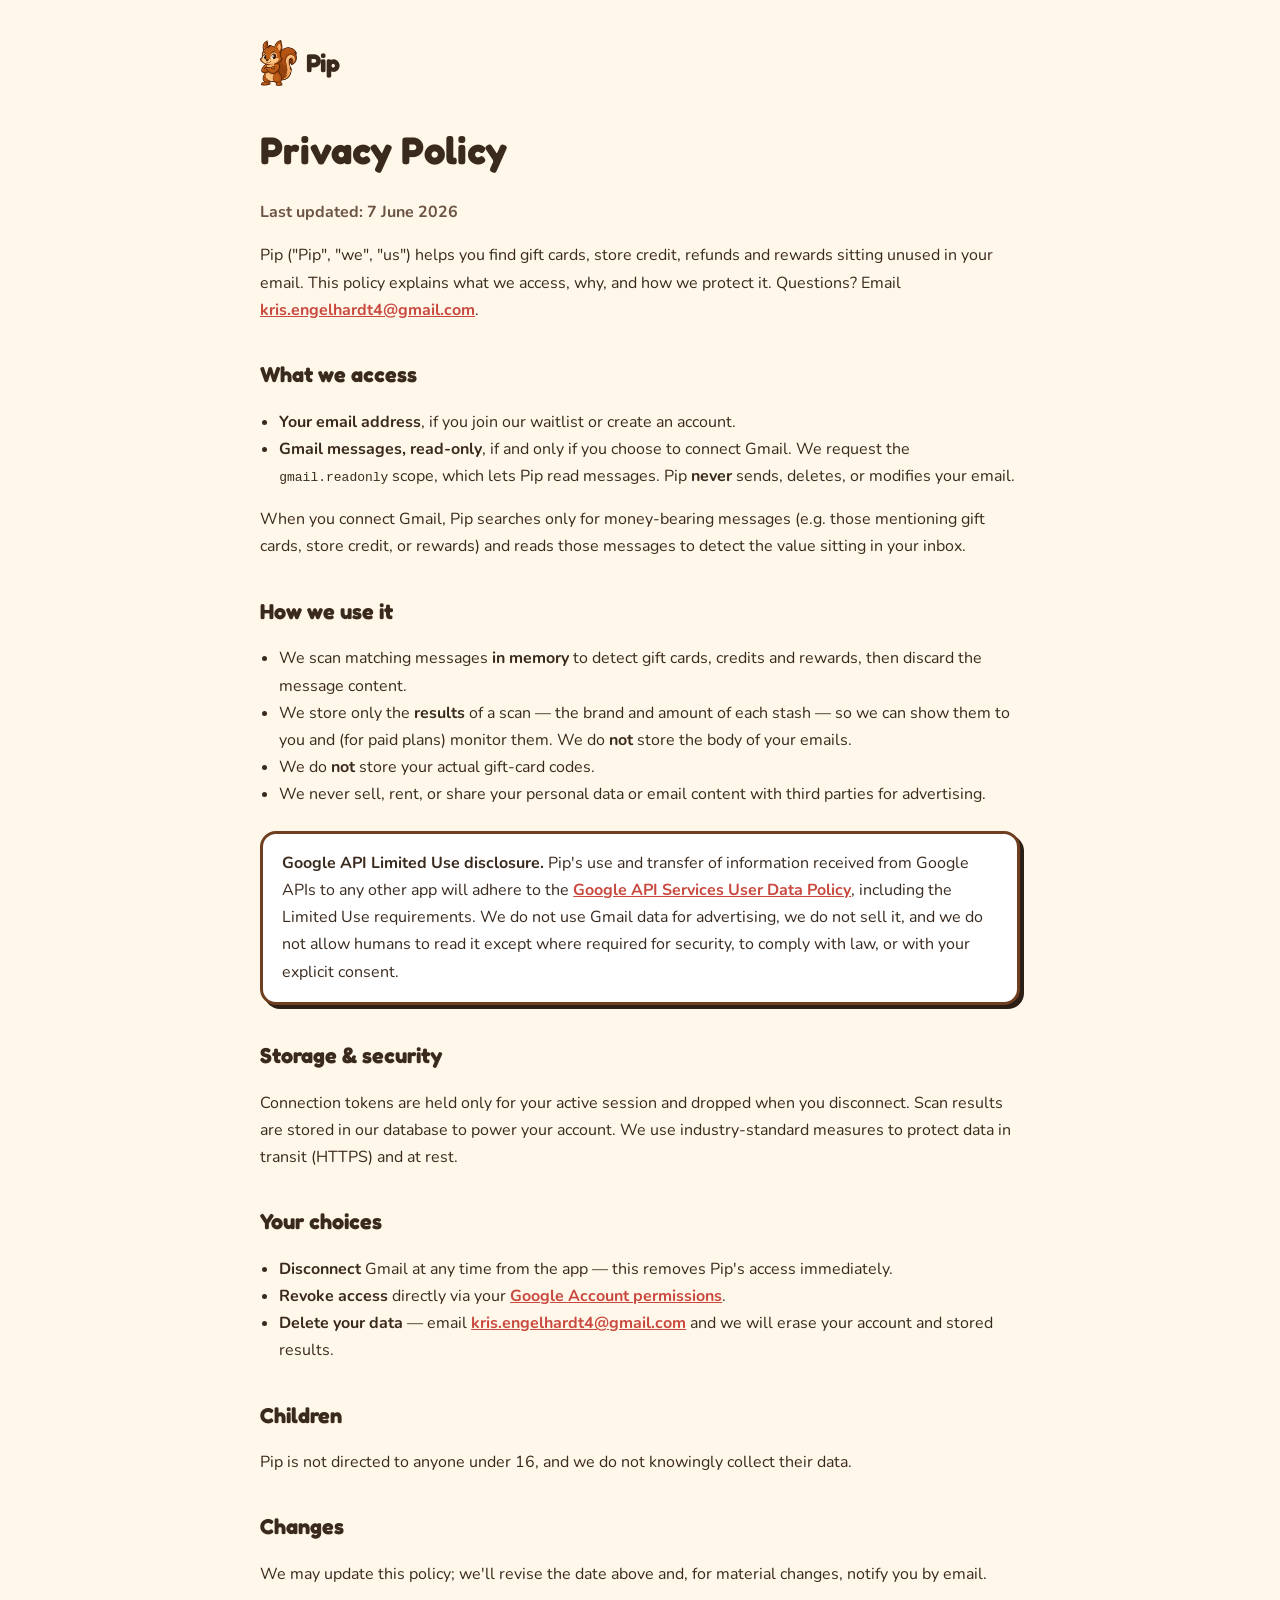
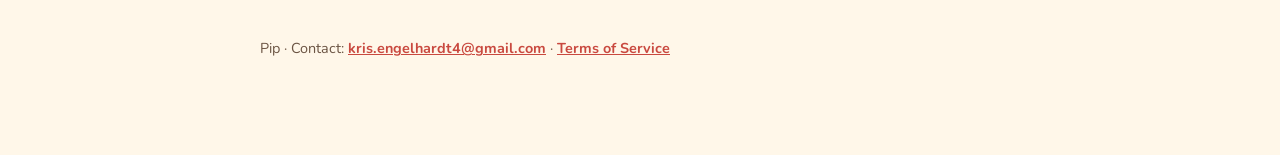
==== web/privacy.html @ 4f47515d "Pip — inbox gift-card finder: landing, Gmail OAuth scan, freemium paywall Co-Authored-By: Claude Opu" ====
<!DOCTYPE html>
<html lang="en">
<head>
<meta charset="UTF-8" />
<meta name="viewport" content="width=device-width, initial-scale=1.0" />
<title>Privacy Policy — Pip</title>
<link rel="preconnect" href="https://fonts.googleapis.com" />
<link href="https://fonts.googleapis.com/css2?family=Fredoka:wght@500;600;700&family=Nunito:wght@400;600;700&display=swap" rel="stylesheet" />
<link rel="icon" type="image/png" href="pip.png" />
<style>
  body{margin:0;font-family:'Nunito',sans-serif;color:#3a2a1e;background:#fff7e9;line-height:1.7;}
  .wrap{max-width:760px;margin:0 auto;padding:2.5rem 1.4rem 5rem;}
  .top{display:flex;align-items:center;gap:.6rem;margin-bottom:2rem;text-decoration:none;color:#3a2a1e;}
  .top img{height:46px;}
  .top span{font-family:'Fredoka',sans-serif;font-weight:700;font-size:1.6rem;}
  h1{font-family:'Fredoka',sans-serif;font-size:2.4rem;margin:.2rem 0;}
  h2{font-family:'Fredoka',sans-serif;font-size:1.35rem;margin:2rem 0 .4rem;}
  .updated{color:#6b5443;font-weight:700;}
  a{color:#c9493f;font-weight:700;}
  .callout{background:#fff;border:3px solid #6f3f20;border-radius:16px;padding:1rem 1.2rem;margin:1.4rem 0;box-shadow:4px 4px 0 #2c1f15;}
  ul{padding-left:1.2rem;}
  footer{margin-top:3rem;font-size:.9rem;color:#6b5443;}
</style>
</head>
<body>
<div class="wrap">
  <a class="top" href="/"><img src="pip.png" alt="" /><span>Pip</span></a>
  <h1>Privacy Policy</h1>
  <p class="updated">Last updated: 7 June 2026</p>

  <p>Pip ("Pip", "we", "us") helps you find gift cards, store credit, refunds and rewards sitting unused in your email. This policy explains what we access, why, and how we protect it. Questions? Email <a href="mailto:kris.engelhardt4@gmail.com">kris.engelhardt4@gmail.com</a>.</p>

  <h2>What we access</h2>
  <ul>
    <li><b>Your email address</b>, if you join our waitlist or create an account.</li>
    <li><b>Gmail messages, read-only</b>, if and only if you choose to connect Gmail. We request the <code>gmail.readonly</code> scope, which lets Pip read messages. Pip <b>never</b> sends, deletes, or modifies your email.</li>
  </ul>
  <p>When you connect Gmail, Pip searches only for money-bearing messages (e.g. those mentioning gift cards, store credit, or rewards) and reads those messages to detect the value sitting in your inbox.</p>

  <h2>How we use it</h2>
  <ul>
    <li>We scan matching messages <b>in memory</b> to detect gift cards, credits and rewards, then discard the message content.</li>
    <li>We store only the <b>results</b> of a scan — the brand and amount of each stash — so we can show them to you and (for paid plans) monitor them. We do <b>not</b> store the body of your emails.</li>
    <li>We do <b>not</b> store your actual gift-card codes.</li>
    <li>We never sell, rent, or share your personal data or email content with third parties for advertising.</li>
  </ul>

  <div class="callout">
    <b>Google API Limited Use disclosure.</b> Pip's use and transfer of information received from Google APIs to any other app will adhere to the
    <a href="https://developers.google.com/terms/api-services-user-data-policy" target="_blank" rel="noopener">Google API Services User Data Policy</a>, including the Limited Use requirements. We do not use Gmail data for advertising, we do not sell it, and we do not allow humans to read it except where required for security, to comply with law, or with your explicit consent.
  </div>

  <h2>Storage &amp; security</h2>
  <p>Connection tokens are held only for your active session and dropped when you disconnect. Scan results are stored in our database to power your account. We use industry-standard measures to protect data in transit (HTTPS) and at rest.</p>

  <h2>Your choices</h2>
  <ul>
    <li><b>Disconnect</b> Gmail at any time from the app — this removes Pip's access immediately.</li>
    <li><b>Revoke access</b> directly via your <a href="https://myaccount.google.com/permissions" target="_blank" rel="noopener">Google Account permissions</a>.</li>
    <li><b>Delete your data</b> — email <a href="mailto:kris.engelhardt4@gmail.com">kris.engelhardt4@gmail.com</a> and we will erase your account and stored results.</li>
  </ul>

  <h2>Children</h2>
  <p>Pip is not directed to anyone under 16, and we do not knowingly collect their data.</p>

  <h2>Changes</h2>
  <p>We may update this policy; we'll revise the date above and, for material changes, notify you by email.</p>

  <footer>
    <p>Pip · Contact: <a href="mailto:kris.engelhardt4@gmail.com">kris.engelhardt4@gmail.com</a> · <a href="/terms">Terms of Service</a></p>
  </footer>
</div>
</body>
</html>
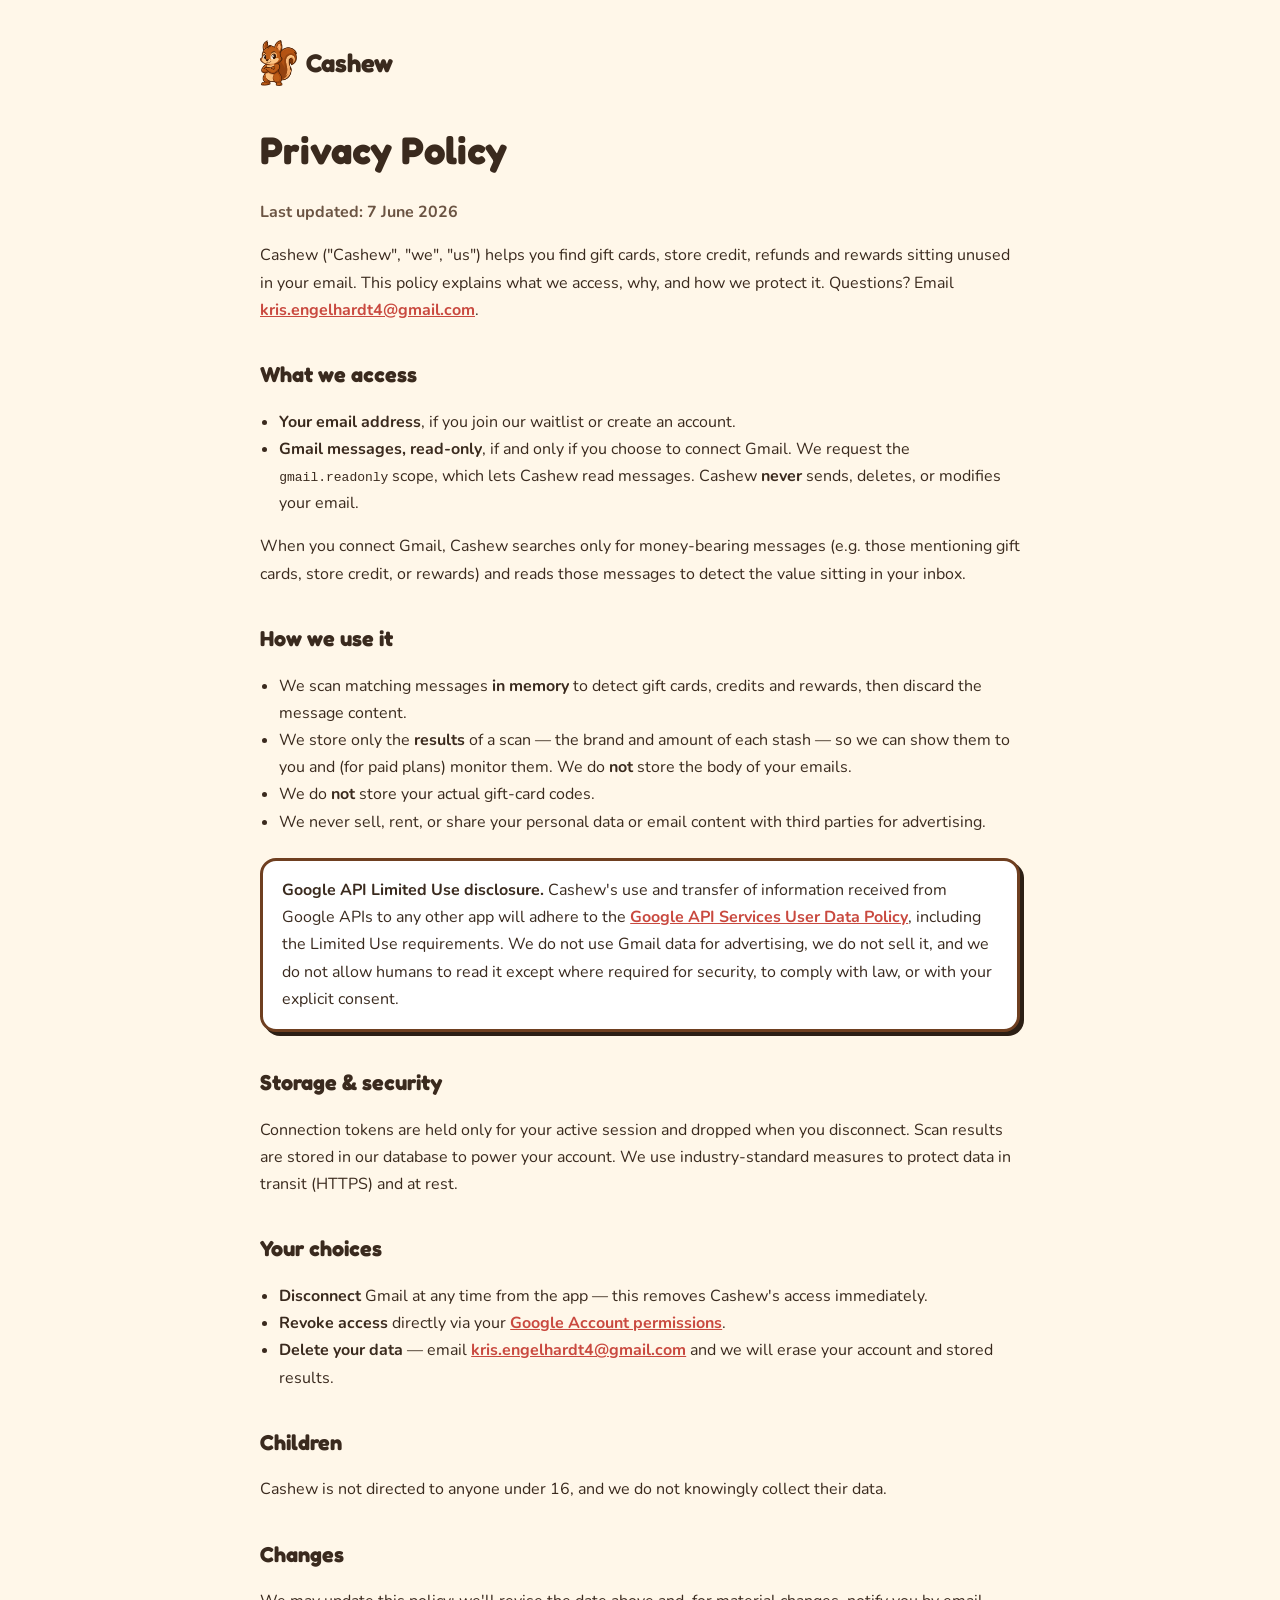
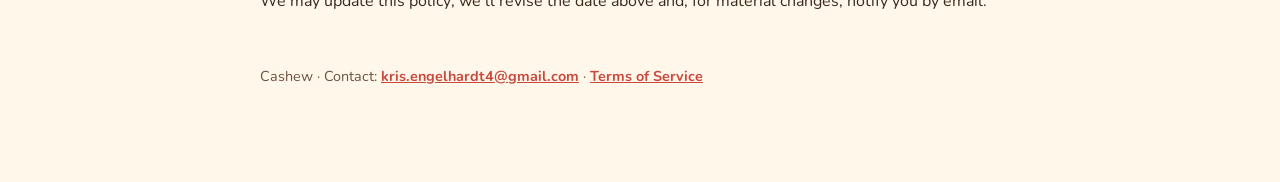
==== commit 2ce82458: "Rebrand Pip -> Cashew (same squirrel mascot) Co-Authored-By: Claude Opus 4.8 <noreply@anthropic.com>" ====
--- a/web/privacy.html
+++ b/web/privacy.html
@@ -3,7 +3,7 @@
 <head>
 <meta charset="UTF-8" />
 <meta name="viewport" content="width=device-width, initial-scale=1.0" />
-<title>Privacy Policy — Pip</title>
+<title>Privacy Policy — Cashew</title>
 <link rel="preconnect" href="https://fonts.googleapis.com" />
 <link href="https://fonts.googleapis.com/css2?family=Fredoka:wght@500;600;700&family=Nunito:wght@400;600;700&display=swap" rel="stylesheet" />
 <link rel="icon" type="image/png" href="pip.png" />
@@ -24,18 +24,18 @@
 </head>
 <body>
 <div class="wrap">
-  <a class="top" href="/"><img src="pip.png" alt="" /><span>Pip</span></a>
+  <a class="top" href="/"><img src="pip.png" alt="" /><span>Cashew</span></a>
   <h1>Privacy Policy</h1>
   <p class="updated">Last updated: 7 June 2026</p>
 
-  <p>Pip ("Pip", "we", "us") helps you find gift cards, store credit, refunds and rewards sitting unused in your email. This policy explains what we access, why, and how we protect it. Questions? Email <a href="mailto:kris.engelhardt4@gmail.com">kris.engelhardt4@gmail.com</a>.</p>
+  <p>Cashew ("Cashew", "we", "us") helps you find gift cards, store credit, refunds and rewards sitting unused in your email. This policy explains what we access, why, and how we protect it. Questions? Email <a href="mailto:kris.engelhardt4@gmail.com">kris.engelhardt4@gmail.com</a>.</p>
 
   <h2>What we access</h2>
   <ul>
     <li><b>Your email address</b>, if you join our waitlist or create an account.</li>
-    <li><b>Gmail messages, read-only</b>, if and only if you choose to connect Gmail. We request the <code>gmail.readonly</code> scope, which lets Pip read messages. Pip <b>never</b> sends, deletes, or modifies your email.</li>
+    <li><b>Gmail messages, read-only</b>, if and only if you choose to connect Gmail. We request the <code>gmail.readonly</code> scope, which lets Cashew read messages. Cashew <b>never</b> sends, deletes, or modifies your email.</li>
   </ul>
-  <p>When you connect Gmail, Pip searches only for money-bearing messages (e.g. those mentioning gift cards, store credit, or rewards) and reads those messages to detect the value sitting in your inbox.</p>
+  <p>When you connect Gmail, Cashew searches only for money-bearing messages (e.g. those mentioning gift cards, store credit, or rewards) and reads those messages to detect the value sitting in your inbox.</p>
 
   <h2>How we use it</h2>
   <ul>
@@ -46,7 +46,7 @@
   </ul>
 
   <div class="callout">
-    <b>Google API Limited Use disclosure.</b> Pip's use and transfer of information received from Google APIs to any other app will adhere to the
+    <b>Google API Limited Use disclosure.</b> Cashew's use and transfer of information received from Google APIs to any other app will adhere to the
     <a href="https://developers.google.com/terms/api-services-user-data-policy" target="_blank" rel="noopener">Google API Services User Data Policy</a>, including the Limited Use requirements. We do not use Gmail data for advertising, we do not sell it, and we do not allow humans to read it except where required for security, to comply with law, or with your explicit consent.
   </div>
 
@@ -55,19 +55,19 @@
 
   <h2>Your choices</h2>
   <ul>
-    <li><b>Disconnect</b> Gmail at any time from the app — this removes Pip's access immediately.</li>
+    <li><b>Disconnect</b> Gmail at any time from the app — this removes Cashew's access immediately.</li>
     <li><b>Revoke access</b> directly via your <a href="https://myaccount.google.com/permissions" target="_blank" rel="noopener">Google Account permissions</a>.</li>
     <li><b>Delete your data</b> — email <a href="mailto:kris.engelhardt4@gmail.com">kris.engelhardt4@gmail.com</a> and we will erase your account and stored results.</li>
   </ul>
 
   <h2>Children</h2>
-  <p>Pip is not directed to anyone under 16, and we do not knowingly collect their data.</p>
+  <p>Cashew is not directed to anyone under 16, and we do not knowingly collect their data.</p>
 
   <h2>Changes</h2>
   <p>We may update this policy; we'll revise the date above and, for material changes, notify you by email.</p>
 
   <footer>
-    <p>Pip · Contact: <a href="mailto:kris.engelhardt4@gmail.com">kris.engelhardt4@gmail.com</a> · <a href="/terms">Terms of Service</a></p>
+    <p>Cashew · Contact: <a href="mailto:kris.engelhardt4@gmail.com">kris.engelhardt4@gmail.com</a> · <a href="/terms">Terms of Service</a></p>
   </footer>
 </div>
 </body>
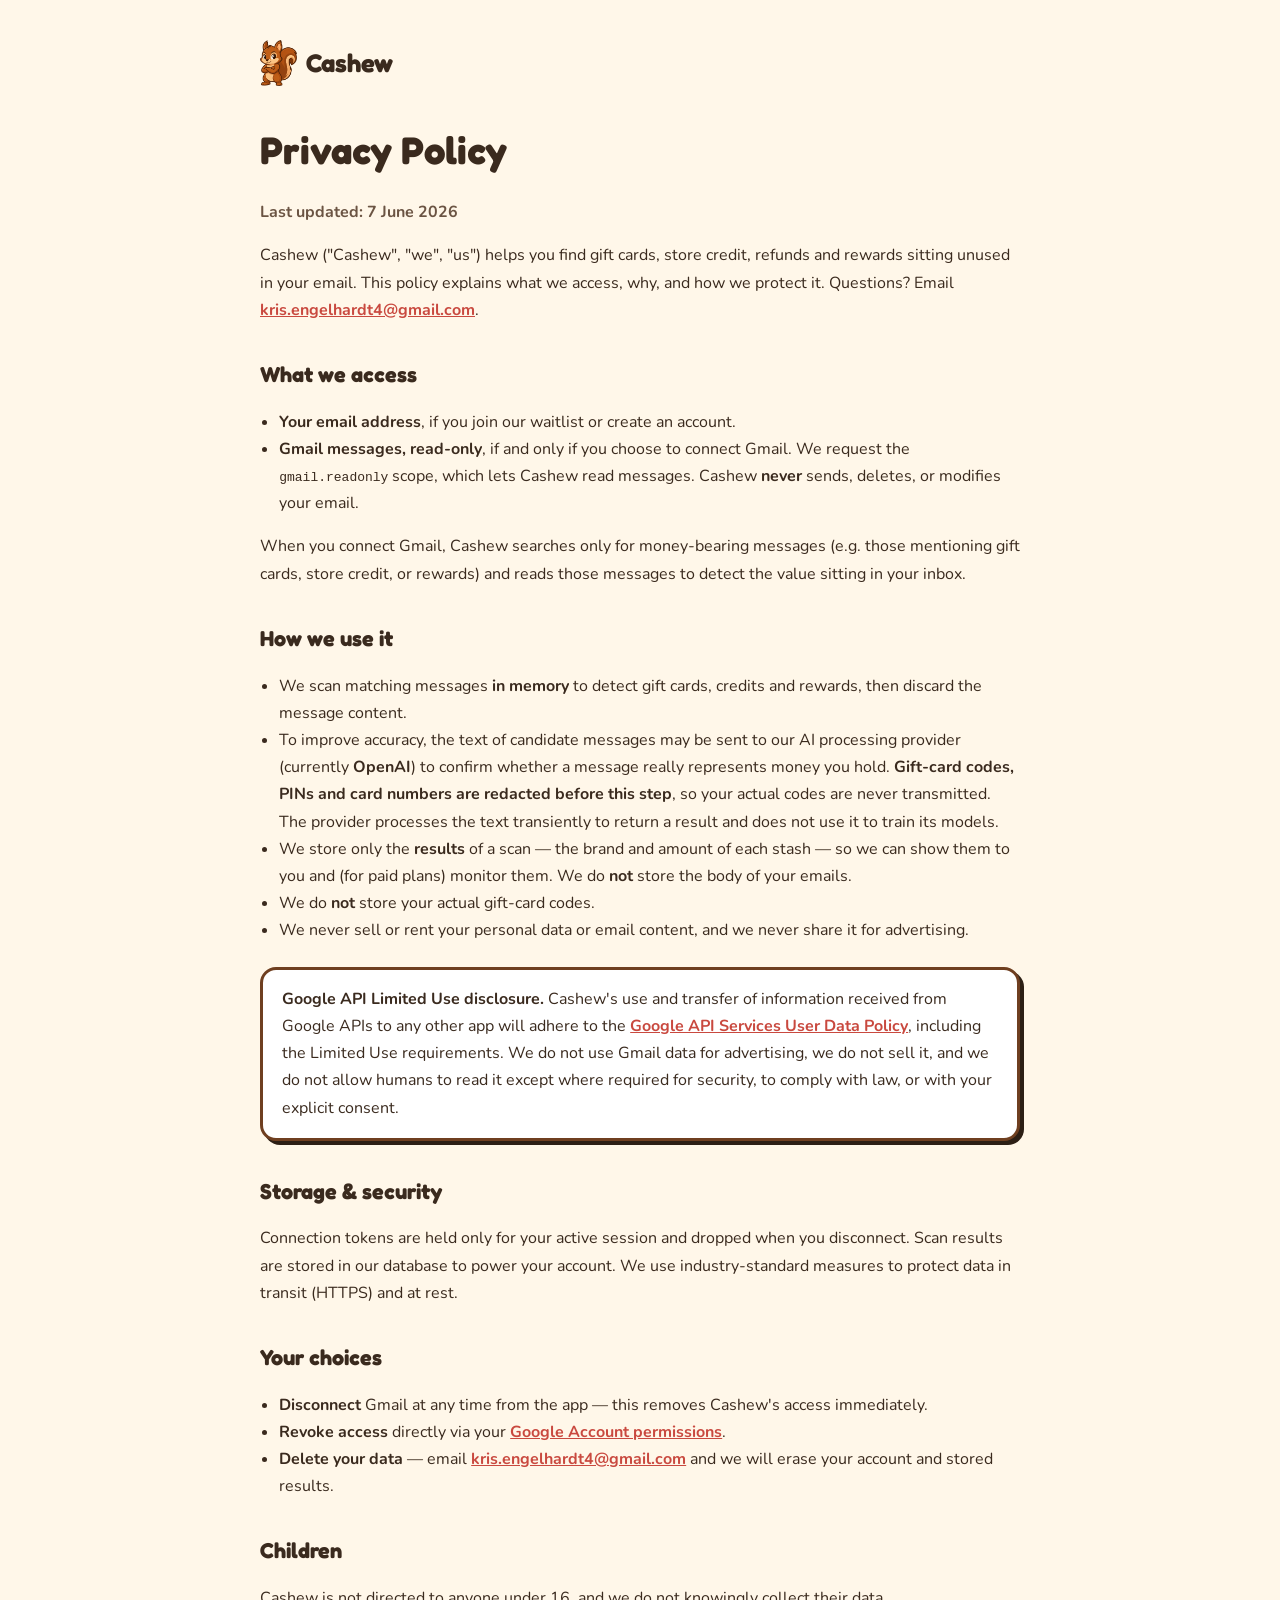
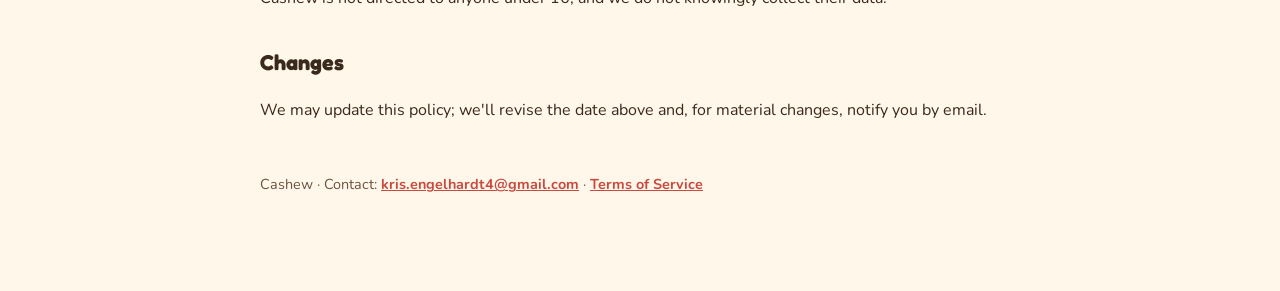
==== commit 4d34c01a: "Redesign results + landing visuals; truthful privacy copy; scan polish Visuals: - Results cards rebu" ====
--- a/web/privacy.html
+++ b/web/privacy.html
@@ -40,9 +40,10 @@
   <h2>How we use it</h2>
   <ul>
     <li>We scan matching messages <b>in memory</b> to detect gift cards, credits and rewards, then discard the message content.</li>
+    <li>To improve accuracy, the text of candidate messages may be sent to our AI processing provider (currently <b>OpenAI</b>) to confirm whether a message really represents money you hold. <b>Gift-card codes, PINs and card numbers are redacted before this step</b>, so your actual codes are never transmitted. The provider processes the text transiently to return a result and does not use it to train its models.</li>
     <li>We store only the <b>results</b> of a scan — the brand and amount of each stash — so we can show them to you and (for paid plans) monitor them. We do <b>not</b> store the body of your emails.</li>
     <li>We do <b>not</b> store your actual gift-card codes.</li>
-    <li>We never sell, rent, or share your personal data or email content with third parties for advertising.</li>
+    <li>We never sell or rent your personal data or email content, and we never share it for advertising.</li>
   </ul>
 
   <div class="callout">
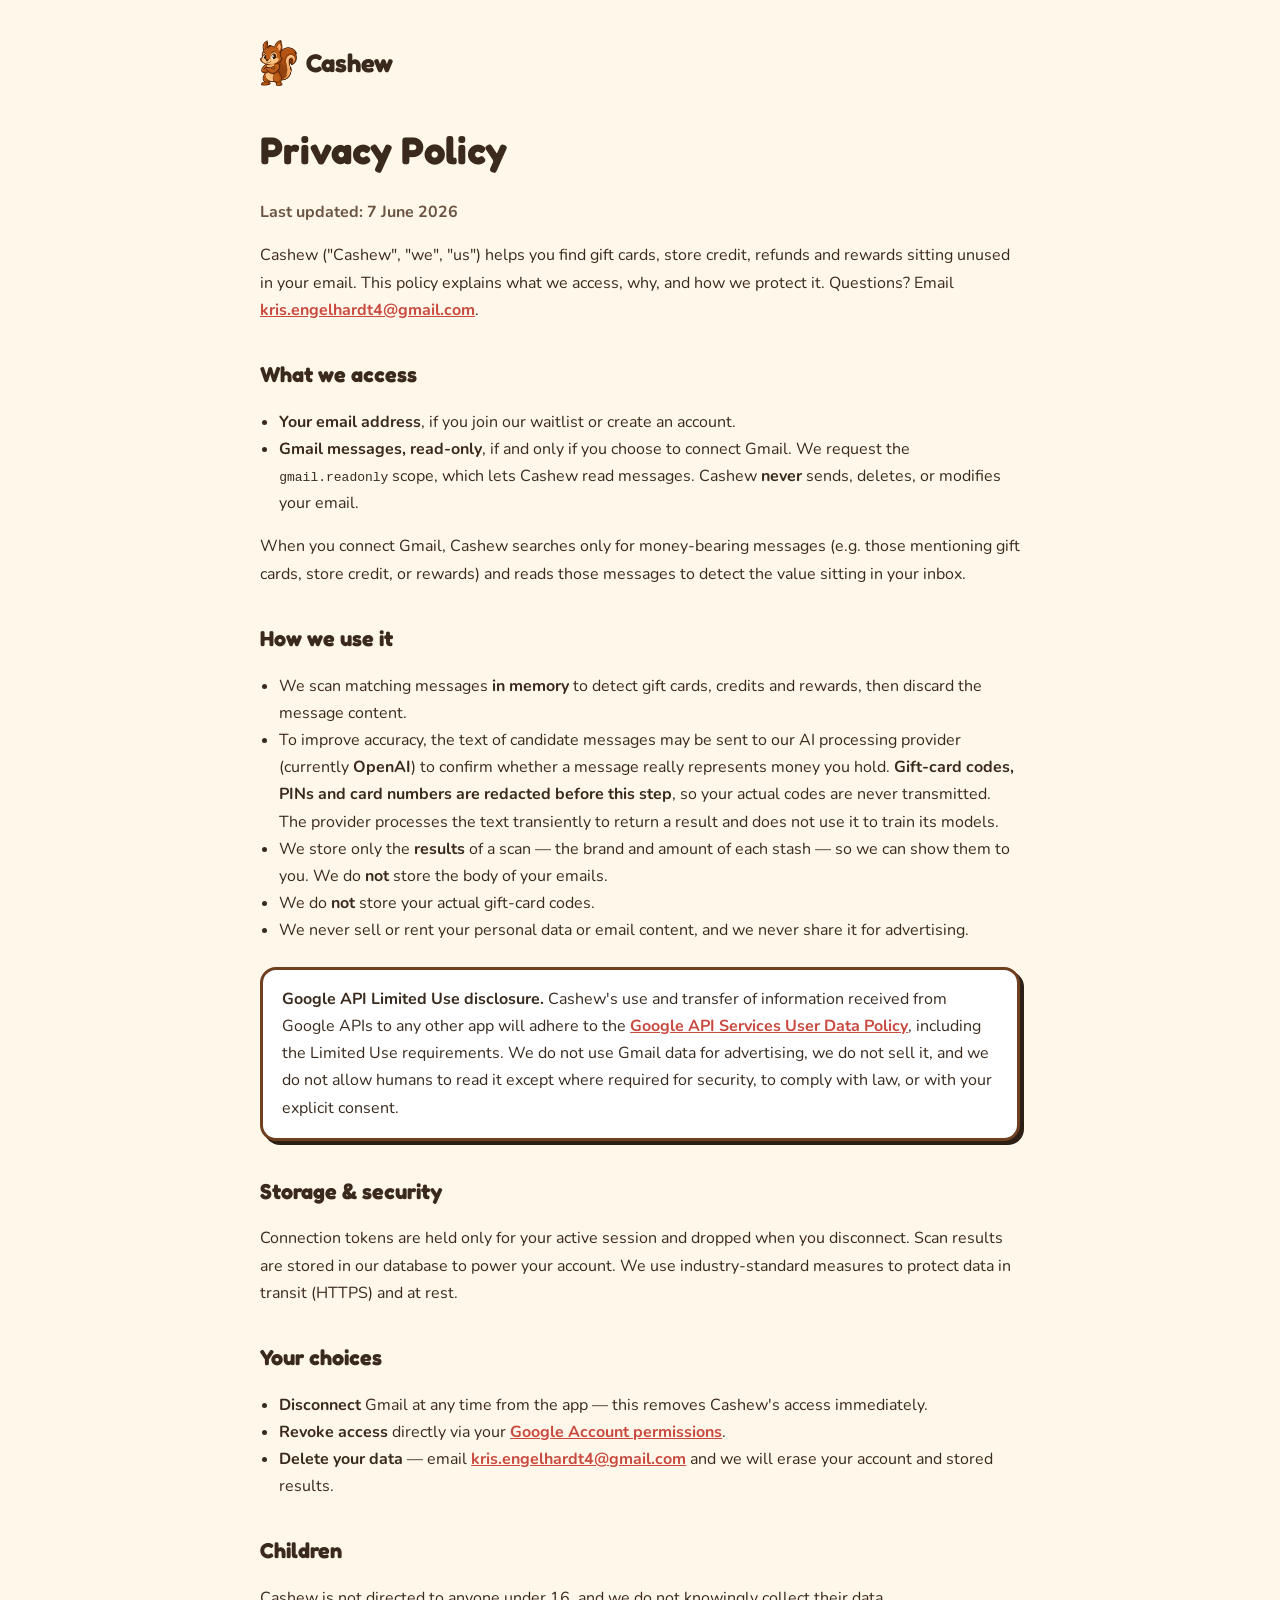
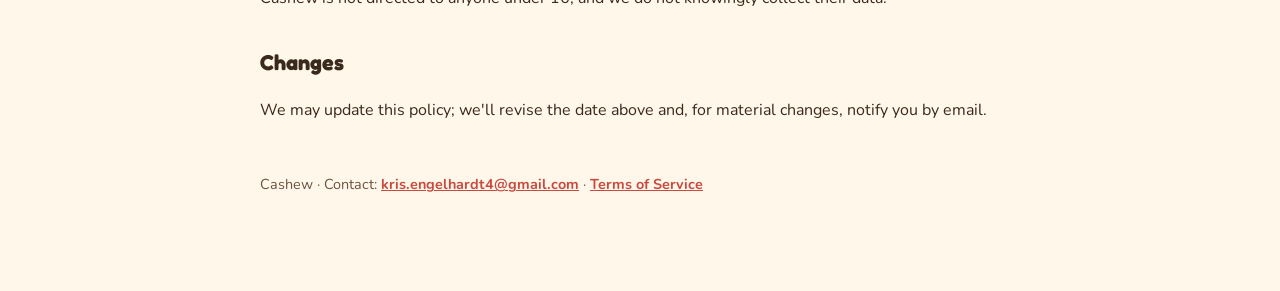
==== commit cfd8d4b5: "Drop subscription tiers — single one-time unlock only Remove Cashew Pro ($9/mo) and Forever ($49) ti" ====
--- a/web/privacy.html
+++ b/web/privacy.html
@@ -41,7 +41,7 @@
   <ul>
     <li>We scan matching messages <b>in memory</b> to detect gift cards, credits and rewards, then discard the message content.</li>
     <li>To improve accuracy, the text of candidate messages may be sent to our AI processing provider (currently <b>OpenAI</b>) to confirm whether a message really represents money you hold. <b>Gift-card codes, PINs and card numbers are redacted before this step</b>, so your actual codes are never transmitted. The provider processes the text transiently to return a result and does not use it to train its models.</li>
-    <li>We store only the <b>results</b> of a scan — the brand and amount of each stash — so we can show them to you and (for paid plans) monitor them. We do <b>not</b> store the body of your emails.</li>
+    <li>We store only the <b>results</b> of a scan — the brand and amount of each stash — so we can show them to you. We do <b>not</b> store the body of your emails.</li>
     <li>We do <b>not</b> store your actual gift-card codes.</li>
     <li>We never sell or rent your personal data or email content, and we never share it for advertising.</li>
   </ul>
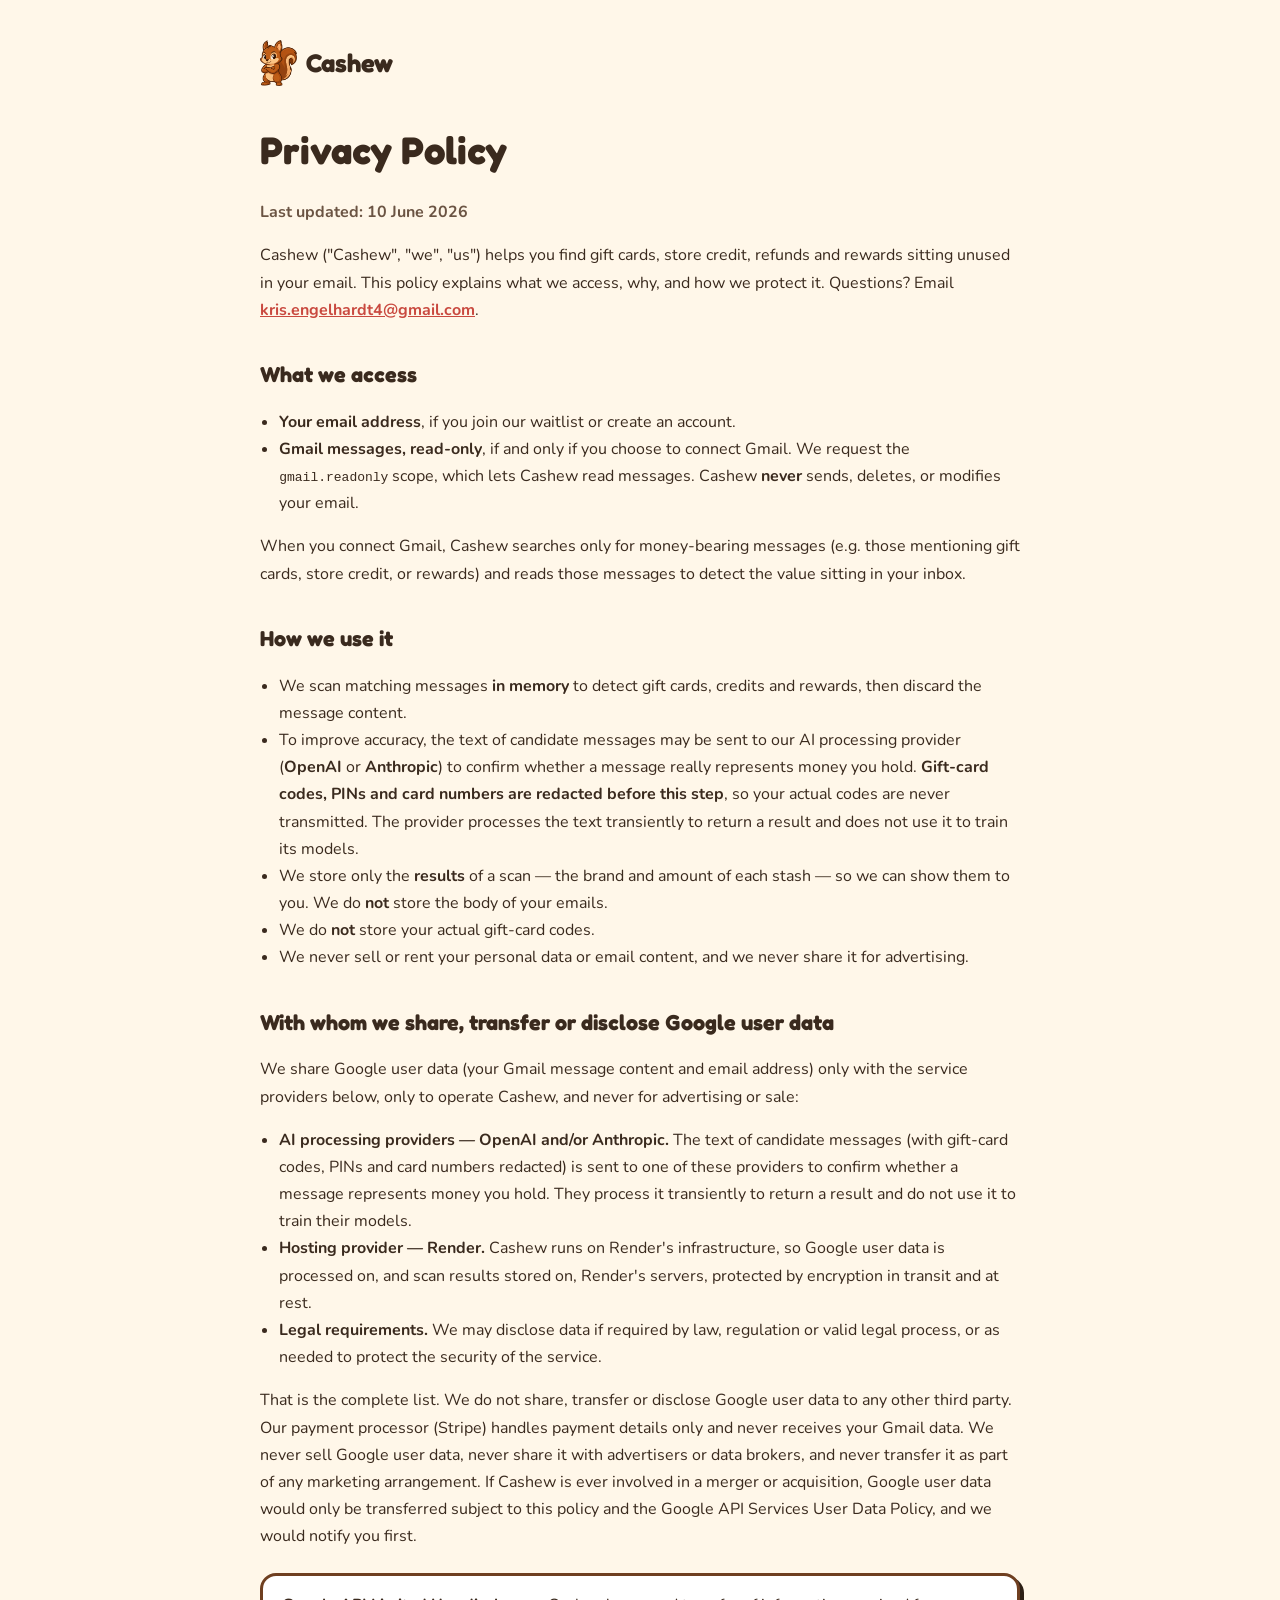
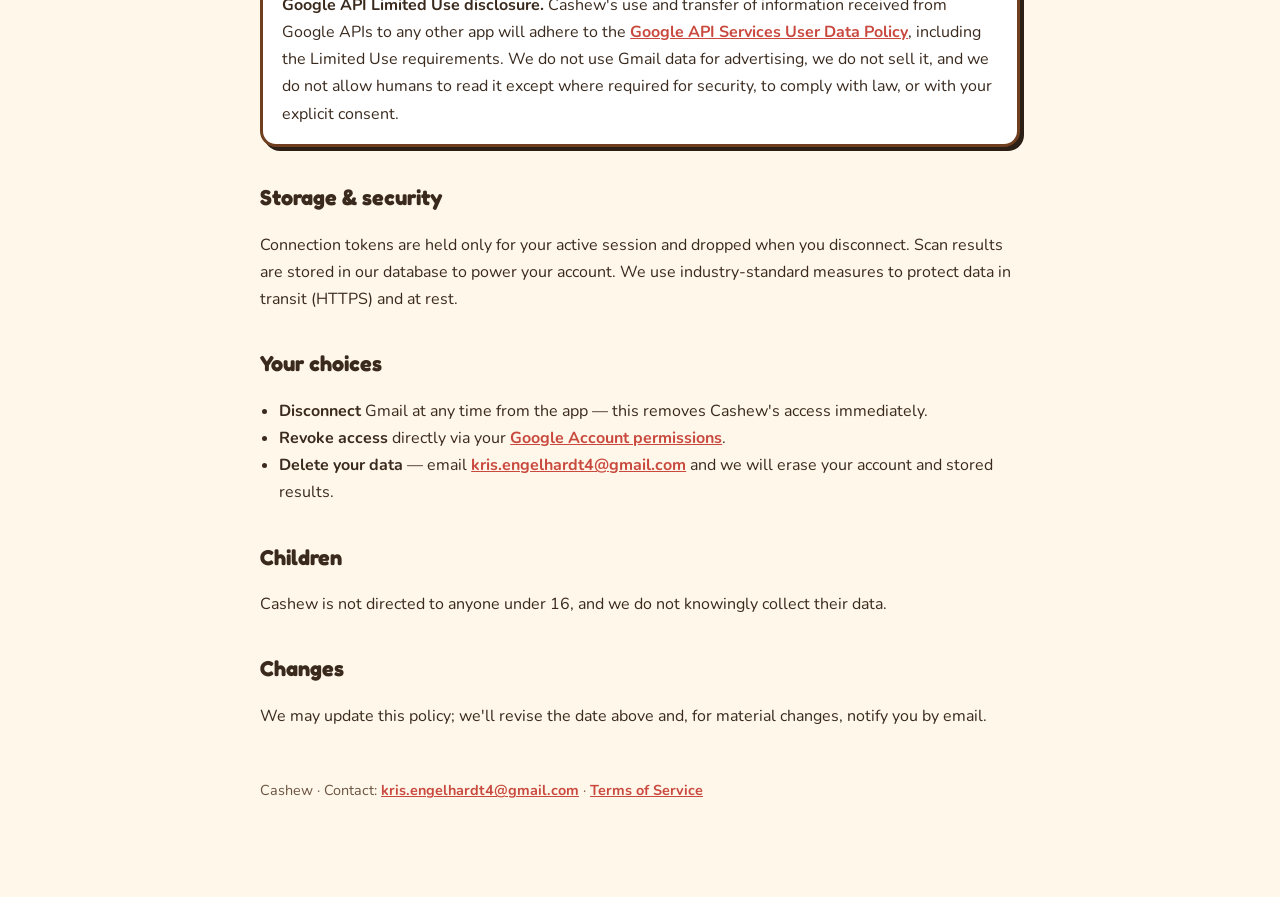
==== commit 30567922: "Privacy policy: add explicit Google user data sharing disclosure Co-Authored-By: Claude Fable 5 <nor" ====
--- a/web/privacy.html
+++ b/web/privacy.html
@@ -26,7 +26,7 @@
 <div class="wrap">
   <a class="top" href="/"><img src="pip.png" alt="" /><span>Cashew</span></a>
   <h1>Privacy Policy</h1>
-  <p class="updated">Last updated: 7 June 2026</p>
+  <p class="updated">Last updated: 10 June 2026</p>
 
   <p>Cashew ("Cashew", "we", "us") helps you find gift cards, store credit, refunds and rewards sitting unused in your email. This policy explains what we access, why, and how we protect it. Questions? Email <a href="mailto:kris.engelhardt4@gmail.com">kris.engelhardt4@gmail.com</a>.</p>
 
@@ -40,11 +40,20 @@
   <h2>How we use it</h2>
   <ul>
     <li>We scan matching messages <b>in memory</b> to detect gift cards, credits and rewards, then discard the message content.</li>
-    <li>To improve accuracy, the text of candidate messages may be sent to our AI processing provider (currently <b>OpenAI</b>) to confirm whether a message really represents money you hold. <b>Gift-card codes, PINs and card numbers are redacted before this step</b>, so your actual codes are never transmitted. The provider processes the text transiently to return a result and does not use it to train its models.</li>
+    <li>To improve accuracy, the text of candidate messages may be sent to our AI processing provider (<b>OpenAI</b> or <b>Anthropic</b>) to confirm whether a message really represents money you hold. <b>Gift-card codes, PINs and card numbers are redacted before this step</b>, so your actual codes are never transmitted. The provider processes the text transiently to return a result and does not use it to train its models.</li>
     <li>We store only the <b>results</b> of a scan — the brand and amount of each stash — so we can show them to you. We do <b>not</b> store the body of your emails.</li>
     <li>We do <b>not</b> store your actual gift-card codes.</li>
     <li>We never sell or rent your personal data or email content, and we never share it for advertising.</li>
   </ul>
+
+  <h2>With whom we share, transfer or disclose Google user data</h2>
+  <p>We share Google user data (your Gmail message content and email address) only with the service providers below, only to operate Cashew, and never for advertising or sale:</p>
+  <ul>
+    <li><b>AI processing providers — OpenAI and/or Anthropic.</b> The text of candidate messages (with gift-card codes, PINs and card numbers redacted) is sent to one of these providers to confirm whether a message represents money you hold. They process it transiently to return a result and do not use it to train their models.</li>
+    <li><b>Hosting provider — Render.</b> Cashew runs on Render's infrastructure, so Google user data is processed on, and scan results stored on, Render's servers, protected by encryption in transit and at rest.</li>
+    <li><b>Legal requirements.</b> We may disclose data if required by law, regulation or valid legal process, or as needed to protect the security of the service.</li>
+  </ul>
+  <p>That is the complete list. We do not share, transfer or disclose Google user data to any other third party. Our payment processor (Stripe) handles payment details only and never receives your Gmail data. We never sell Google user data, never share it with advertisers or data brokers, and never transfer it as part of any marketing arrangement. If Cashew is ever involved in a merger or acquisition, Google user data would only be transferred subject to this policy and the Google API Services User Data Policy, and we would notify you first.</p>
 
   <div class="callout">
     <b>Google API Limited Use disclosure.</b> Cashew's use and transfer of information received from Google APIs to any other app will adhere to the
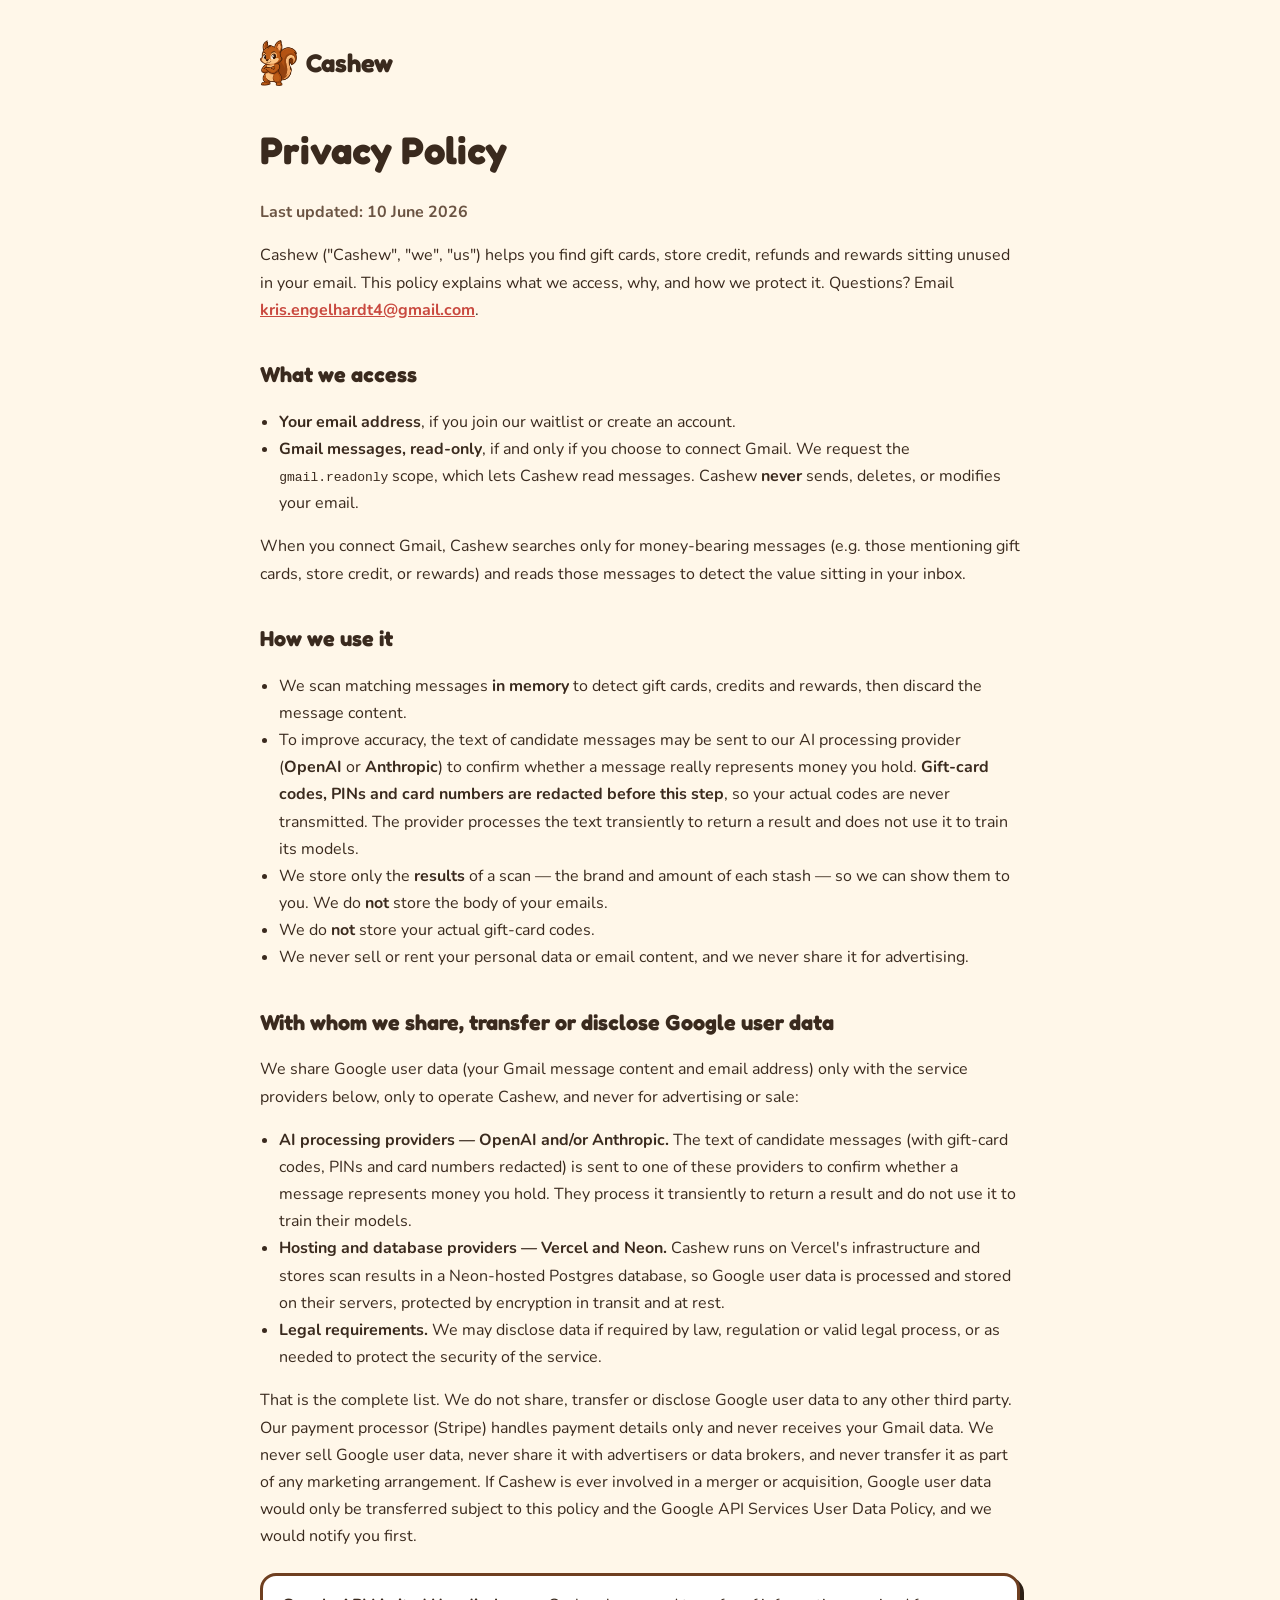
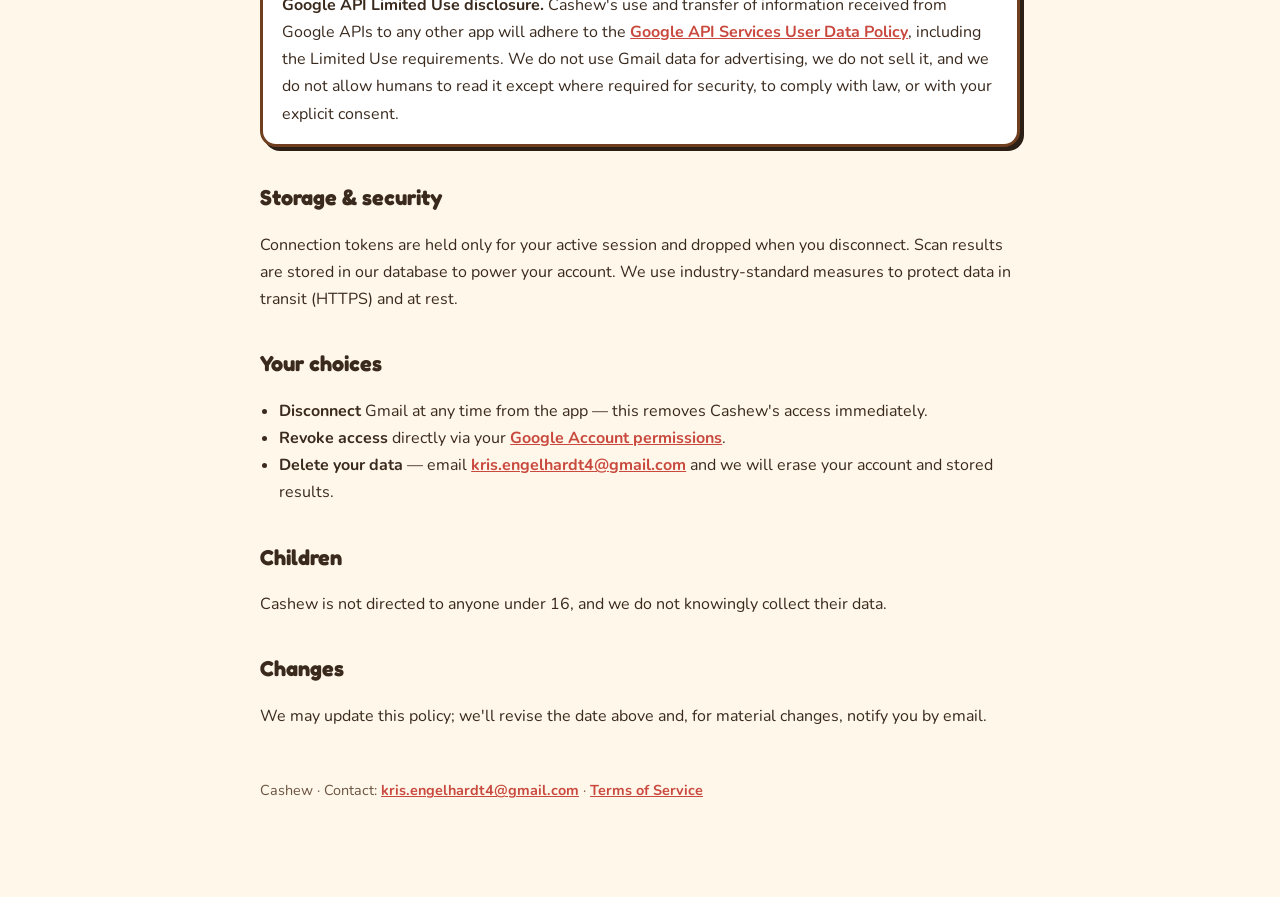
==== commit 987ea808: "Privacy policy: correct hosting providers to Vercel + Neon Co-Authored-By: Claude Fable 5 <noreply@a" ====
--- a/web/privacy.html
+++ b/web/privacy.html
@@ -50,7 +50,7 @@
   <p>We share Google user data (your Gmail message content and email address) only with the service providers below, only to operate Cashew, and never for advertising or sale:</p>
   <ul>
     <li><b>AI processing providers — OpenAI and/or Anthropic.</b> The text of candidate messages (with gift-card codes, PINs and card numbers redacted) is sent to one of these providers to confirm whether a message represents money you hold. They process it transiently to return a result and do not use it to train their models.</li>
-    <li><b>Hosting provider — Render.</b> Cashew runs on Render's infrastructure, so Google user data is processed on, and scan results stored on, Render's servers, protected by encryption in transit and at rest.</li>
+    <li><b>Hosting and database providers — Vercel and Neon.</b> Cashew runs on Vercel's infrastructure and stores scan results in a Neon-hosted Postgres database, so Google user data is processed and stored on their servers, protected by encryption in transit and at rest.</li>
     <li><b>Legal requirements.</b> We may disclose data if required by law, regulation or valid legal process, or as needed to protect the security of the service.</li>
   </ul>
   <p>That is the complete list. We do not share, transfer or disclose Google user data to any other third party. Our payment processor (Stripe) handles payment details only and never receives your Gmail data. We never sell Google user data, never share it with advertisers or data brokers, and never transfer it as part of any marketing arrangement. If Cashew is ever involved in a merger or acquisition, Google user data would only be transferred subject to this policy and the Google API Services User Data Policy, and we would notify you first.</p>
